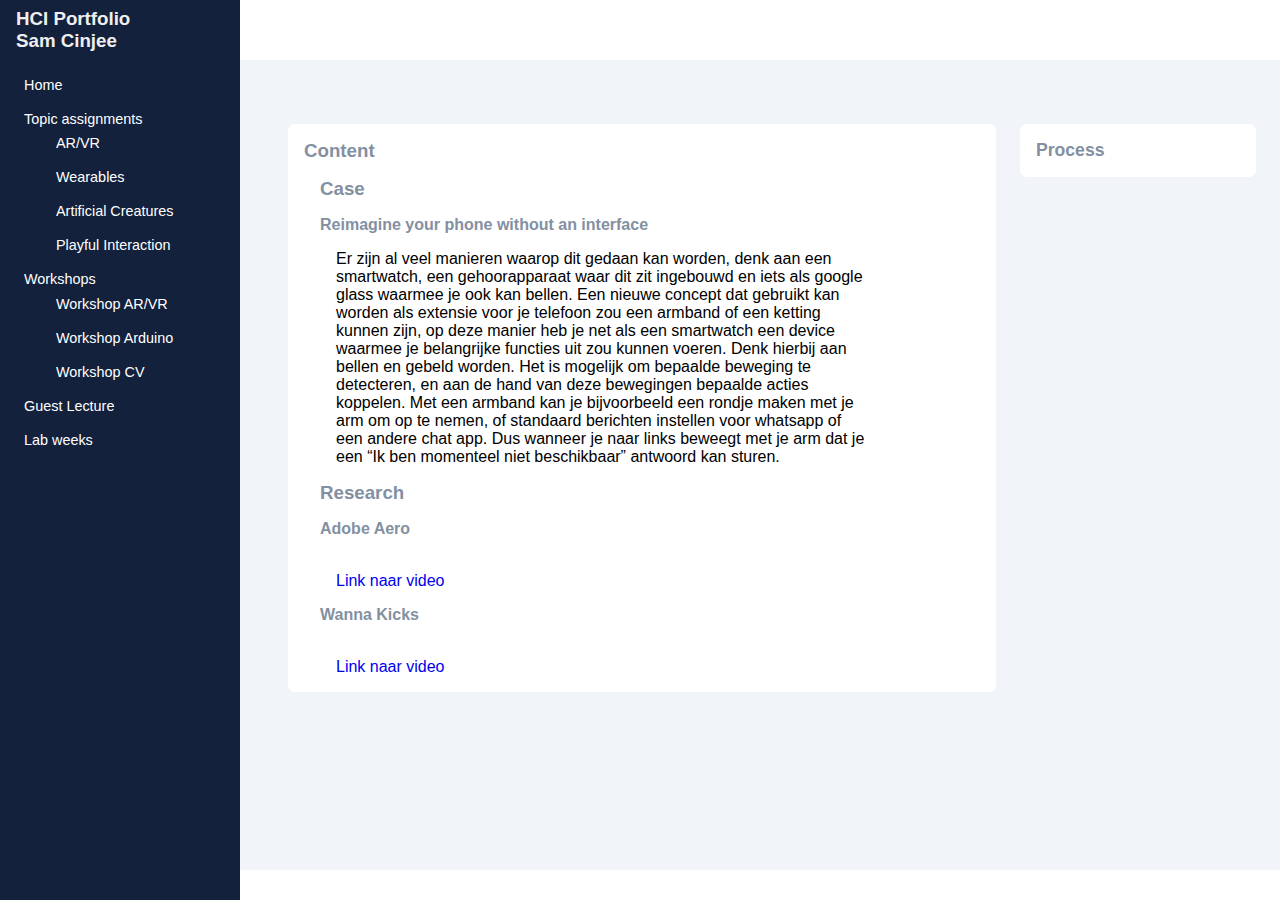
==== guestLecture.html @ e500c3df "Added pages + content" ====
<!DOCTYPE html>
<html lang="en">
<head>
    <meta charset="UTF-8">
    <meta http-equiv="X-UA-Compatible" content="IE=edge">
    <meta name="viewport" content="width=device-width, initial-scale=1.0, maximum-scale=1">
    <title>Portfolio HCI</title>
    <link rel="stylesheet" href="css/topicAssignment.css">
    <link rel="stylesheet" href="https://use.fontawesome.com/releases/v5.15.3/css/all.css" integrity="sha384-SZXxX4whJ79/gErwcOYf+zWLeJdY/qpuqC4cAa9rOGUstPomtqpuNWT9wdPEn2fk" crossorigin="anonymous">
</head>
<body>
    <input type="checkbox" id="sidebar-toggle">
    <div class="sidebar">
        <div class="sidebar-header">
            <h3>
                <span>HCI Portfolio</span>
                <br>
                <span> Sam Cinjee</span>
            </h3>
            <!-- <label for="sidebar-toggle" class="fas fa-bars"></label> -->
        </div>
        <div class="sidebar-menu">
            <ul>
                <li>
                    <a href="index.html">
                        <span class="fas fa-home"></span>
                        <span>Home</span>
                    </a>
                </li>
                <li>
                    <a href="">
                        <span class="fas fa-chalkboard-teacher"></span>
                        <span>Topic assignments</span>
                    </a>
                    <ul>
                        <li>
                            <a href="topicAssignmentAR.html">
                                <span class="fas fa-vr-cardboard"></span>
                                <span> AR/VR</span>
                            </a>
                        </li>
                        <li>
                            <a href="topicAssignmentWearable.html">
                                <span class="fas fa-microchip"></span>
                                <span> Wearables</span>
                            </a>
                        </li>
                        <li>
                            <a href="topicAssignmentArtifical.html">
                                <span class="fas fa-microchip"></span>
                                <span> Artificial Creatures</span>
                            </a>
                        </li>
                        <li>
                            <a href="topicAssignmentPlayful.html">
                                <span class="fas fa-camera"></span>
                                <span> Playful Interaction</span>
                            </a>
                        </li>
                    </ul>
                </li>
                <li>
                    <a href="">
                        <span class="fas fa-folder"></span>
                        <span>Workshops</span>
                    </a>
                    <ul>
                        <li>
                            <a href="workshopAR.html">
                                <span class="fas fa-vr-cardboard"></span>
                                <span> Workshop AR/VR</span>
                            </a>
                        </li>
                        <li>
                            <a href="workshopArduino.html">
                                <span class="fas fa-microchip"></span>
                                <span> Workshop Arduino</span>
                            </a>
                        </li>
                        <li>
                            <a href="workshopCV.html">
                                <span class="fas fa-camera"></span>
                                <span>Workshop CV</span>
                            </a>
                        </li>
                    </ul>
                </li>
                <li>
                    <a href="guestLecture.html">
                        <span class="fas fa-chalkboard-teacher active"></span>
                        <span> Guest Lecture</span>
                    </a>
                </li>
                
                <li>
                    <a href="labWeeks.html">
                        <span class="far fa-clipboard"></span>
                        <span>Lab weeks</span>
                    </a>
                </li>
            </ul>
        </div>
    </div>
    <div class="main-content">
        <main>
            <section class="recent">
                <div class="activity-grid">
                    <div class="activity-card">
                        <h3>Content</h3>
                        <section>
                           
                            <h3>Case</h3>
                            <div id="unoCase">
                                <h4>Reimagine your phone without an interface</h4>
                                <p>
                                    Er zijn al veel manieren waarop dit gedaan kan worden, denk aan een smartwatch, een gehoorapparaat waar dit zit ingebouwd en iets als google glass waarmee je ook kan bellen. Een nieuwe concept dat gebruikt kan worden als extensie voor je telefoon zou een armband of een ketting kunnen zijn, op deze manier heb je net als een smartwatch een device waarmee je belangrijke functies uit zou kunnen voeren. Denk hierbij aan bellen en gebeld worden. Het is mogelijk om bepaalde beweging te detecteren, en aan de hand van deze bewegingen bepaalde acties koppelen. Met een armband kan je bijvoorbeeld een rondje maken met je arm om op te nemen, of standaard berichten instellen voor whatsapp of een andere chat app. Dus wanneer je naar links beweegt met je arm dat je een “Ik ben momenteel niet beschikbaar” antwoord kan sturen.
                                </p>
                                </div>
                        </section>
                        <section>
                            <h3>Research</h3>
                            <div id="arAdobe">
                                <h4>Adobe Aero</h4>
                                <p>
                                    
                                    <br><a href="https://www.youtube.com/watch?v=1F83n8W2JUg">Link naar video</a>
                                </p>

                            </div>
                            <div id="arKicks">
                                <h4>Wanna Kicks</h4>
                                <p>
                                   
                                    <br><a href="https://www.youtube.com/watch?v=UmJriqzDUTo">Link naar video</a>
                                </p>

                            </div>

                        </section>
                    </div>
                    <div class="summary">
                        <div class="summary-card">
                            <div class="summary-single">
                                <h3>Process</h3>
                                <img src="">
                            </div>
                        </div>
                    </div>
                </div>
            </section>
        </main>
    </div>
</body>
</html>
---- css/topicAssignment.css ----
:root{
    --main-color: #14213d;
    --color-dark: #fb8500;
    --text-grey: #8390a2;
}

*{
    font-family: 'Poppins', sans-serif;
    margin: 0;
    padding: 0;
    text-decoration: none;
    list-style-type: none;
    box-sizing: border-box;
}

#sidebar-toggle{
    display:none;
}

.sidebar{
    height: 100%;
    width: 240px;
    position: fixed;
    left: 0;
    top: 0;
    z-index: 100;
    background: var(--main-color);
    color:  #efefef;
    overflow-y: auto;
    transition: width 500ms;
}

.sidebar-header{
    display:    flex;
    justify-content: space-between;
    align-items: Center;
    height: 60px;
    padding: 0rem 1rem;
}

.sidebar-menu{
    padding: 1rem;
}

.sidebar-menu li ul li{
    margin-left: 2rem;
    margin-top: 0.4rem;
}

.sidebar li{
    margin-bottom: 1rem;
}

.sidebar a{
    color:  #fff;
    font-size: .9rem;
}

.sidebar a span:last-child{
    padding-left: .5rem;
}



.main-content{
    position: relative;
    margin-left: 240px;
    transition: margin-left 500ms;
}



main{
    margin-top: 60px;
    background: #f1f5f9;
    min-height: 90vh;
    padding: 1rem 3rem;
}

.dash-title{
    color: var(--color-dark);
    margin-bottom: 1rem;
}

.dash-cards{
    display:grid;
    grid-template-columns: repeat(3, 1fr);
    grid-column-gap: 3rem;
}

.card-single{
    background: #fff;
    border-radius: 7px;
    box-shadow: 2px 2px 2px rgba(0,0,0,0.2);
}

.card-body{
    padding: 1.3rem 1rem;
    display:flex;
    align-items: center;
}

.card-body span{
    font-size: 1.5rem;
    color: #777;
    padding-right: 1.4rem;
}

.card-body h5{
    color: var(--text-grey);
    font-size: 1rem;
}

.card-body h4{
    color: var(--color-dark);
    font-size: 1.1rem;
    margin-top: .2rem;
}

.card-footer{
    padding: 0.2rem 1rem;
    background: #f9fafc;
}

.card-footer a{
    color: var(--main-color);
}

.recent{
    margin-top: 3rem;
    margin-bottom: 3rem;
}

.activity-grid{
    display:grid;
    grid-template-columns: 75% 25%;
    grid-column-gap: 1.5rem;
}

.activity-card,
.summary-card,
.bday-card{
    background: #fff;
    border-radius: 7px;
}

.activity-card h3, .activity-card h4{
    color: var(--text-grey);
    margin: 1rem;
}

.activity-card table{
    width: 100%;
    border-collapse: collapse;
}

.activity-card section{
    width:80%;
    margin:1rem;
}

.activity-card section p{
    margin-left:2rem;
}



.summary-card, .bday-card{
    margin-bottom: 1.5rem;
    padding-top: .5rem;
    padding-bottom: .5rem;
}

.summary-single{
    padding: .5rem 1rem;
    display: flex;
    align-items: center;
}

.summary-single span{
    font-size: 1.5rem;
    color: #777;
    padding-right: 1rem;
}

.summary-single h3{
    color: var(--text-grey);
    font-size: 1.1rem;
    margin-bottom: 0rem !important;
}

.active{
    color:palevioletred;
    text-decoration: underline;
}

@media only screen and (max-width: 1200px) {
    .sidebar{
        width: 60px;
        z-index: 150;
    }

    .sidebar .sidebar-header h3 span,
    .sidebar li span:last-child{
        display: none;

    }

    .sidebar .sidebar-header,
    .sidebar li {
        display:flex;
        justify-content: center;
    }

    .main-content{
        margin-left: 60px;
    }

    .main-content header{
        left: 60px;
        width: calc(100%-60px);
    }

    #sidebar-toggle:checked ~ .sidebar{
        width: 240px;
    }

    #sidebar-toggle:checked ~.sidebar .sidebar-header h3 span,
    #sidebar-toggle:checked ~ .sidebar li span:last-child{
        display: inline;

    }

    #sidebar-toggle:checked ~.sidebar .sidebar-header{
        display:flex;
        justify-content: space-between;
    }

    #sidebar-toggle:checked ~ .sidebar li {
        display:block;

    }

    #sidebar-toggle:checked ~ .main-content{
        margin-left: 60px;
    }

    #sidebar-toggle:checked ~ .main-content header{
        left: 60px;
    }
}

@media only screen and (max-width: 860px){
    .dash-cards{
        grid-template-columns: repeat(2, 1fr);
    }

    .card-single{
        margin-bottom: 1rem;
    }

    .activity-grid{
        display: block;
    }

    .summary{
        margin-top: 1.5rem;
    }
}
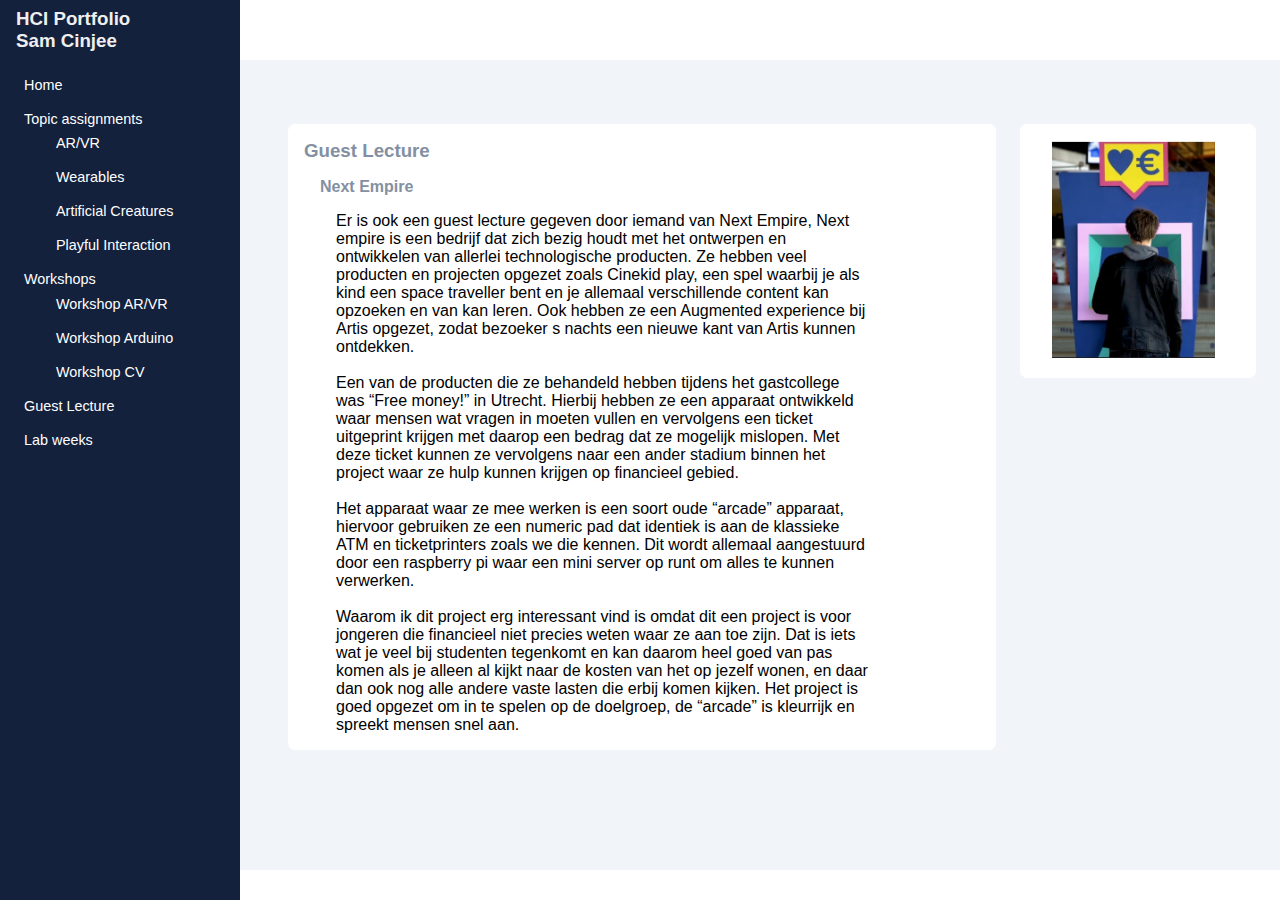
==== commit 716b1302: "Update content" ====
--- a/guestLecture.html
+++ b/guestLecture.html
@@ -106,43 +106,36 @@
             <section class="recent">
                 <div class="activity-grid">
                     <div class="activity-card">
-                        <h3>Content</h3>
+                        <h3>Guest Lecture</h3>
                         <section>
-                           
-                            <h3>Case</h3>
-                            <div id="unoCase">
-                                <h4>Reimagine your phone without an interface</h4>
+                            <div id="guestLecture">
+                                <h4>Next Empire</h4>
                                 <p>
-                                    Er zijn al veel manieren waarop dit gedaan kan worden, denk aan een smartwatch, een gehoorapparaat waar dit zit ingebouwd en iets als google glass waarmee je ook kan bellen. Een nieuwe concept dat gebruikt kan worden als extensie voor je telefoon zou een armband of een ketting kunnen zijn, op deze manier heb je net als een smartwatch een device waarmee je belangrijke functies uit zou kunnen voeren. Denk hierbij aan bellen en gebeld worden. Het is mogelijk om bepaalde beweging te detecteren, en aan de hand van deze bewegingen bepaalde acties koppelen. Met een armband kan je bijvoorbeeld een rondje maken met je arm om op te nemen, of standaard berichten instellen voor whatsapp of een andere chat app. Dus wanneer je naar links beweegt met je arm dat je een “Ik ben momenteel niet beschikbaar” antwoord kan sturen.
+                                    Er is ook een guest lecture gegeven door iemand van Next Empire, Next empire is een bedrijf dat zich bezig houdt met het ontwerpen en ontwikkelen van allerlei technologische producten. Ze hebben veel producten en projecten opgezet zoals Cinekid play, een spel waarbij je als kind een space traveller bent en je allemaal verschillende content kan opzoeken en van kan leren.  Ook hebben ze een Augmented experience bij Artis opgezet, zodat bezoeker s nachts een nieuwe kant van Artis kunnen ontdekken. 
+                                </p>
+                                <br>
+                                <p>
+                                    Een van de producten die ze behandeld hebben tijdens het gastcollege was “Free money!” in Utrecht. Hierbij hebben ze een apparaat ontwikkeld waar mensen wat vragen in moeten vullen en vervolgens een ticket uitgeprint krijgen met daarop een bedrag dat ze mogelijk mislopen. Met deze ticket kunnen ze vervolgens naar een ander stadium binnen het project waar ze hulp kunnen krijgen op financieel gebied. 
+                                </p>
+                                <br>
+                                <p>
+                                    Het apparaat waar ze mee werken is een soort oude “arcade” apparaat, hiervoor gebruiken ze een numeric pad dat identiek is aan de klassieke ATM en ticketprinters zoals we die kennen. Dit wordt allemaal aangestuurd door een raspberry pi waar een mini server op runt om alles te kunnen verwerken. 
+                                </p>
+                                <br>
+                                <p>
+                                    Waarom ik dit project erg interessant vind is omdat dit een project is voor jongeren die financieel niet precies weten waar ze aan toe zijn. Dat is iets wat je veel bij studenten tegenkomt en kan daarom heel goed van pas komen als je alleen al kijkt naar de kosten van het op jezelf wonen, en daar dan ook nog alle andere vaste lasten die erbij komen kijken. Het project is goed opgezet om in te spelen op de doelgroep, de “arcade” is kleurrijk en spreekt mensen snel aan.
                                 </p>
                                 </div>
-                        </section>
-                        <section>
-                            <h3>Research</h3>
-                            <div id="arAdobe">
-                                <h4>Adobe Aero</h4>
-                                <p>
-                                    
-                                    <br><a href="https://www.youtube.com/watch?v=1F83n8W2JUg">Link naar video</a>
-                                </p>
-
-                            </div>
-                            <div id="arKicks">
-                                <h4>Wanna Kicks</h4>
-                                <p>
-                                   
-                                    <br><a href="https://www.youtube.com/watch?v=UmJriqzDUTo">Link naar video</a>
-                                </p>
-
-                            </div>
 
                         </section>
                     </div>
                     <div class="summary">
                         <div class="summary-card">
                             <div class="summary-single">
-                                <h3>Process</h3>
-                                <img src="">
+                                <div>
+                                    <img src="img/guestLecture.jpg" alt=Guestlecture>
+                                </div>
+                                
                             </div>
                         </div>
                     </div>
--- a/css/topicAssignment.css
+++ b/css/topicAssignment.css
@@ -183,6 +183,15 @@
     padding-right: 1rem;
 }
 
+.summary-card img{
+    width:80%;
+    margin-left:1rem;
+}
+
+.summary-card figcaption{
+    margin-left: 1rem;
+}
+
 .summary-single h3{
     color: var(--text-grey);
     font-size: 1.1rem;
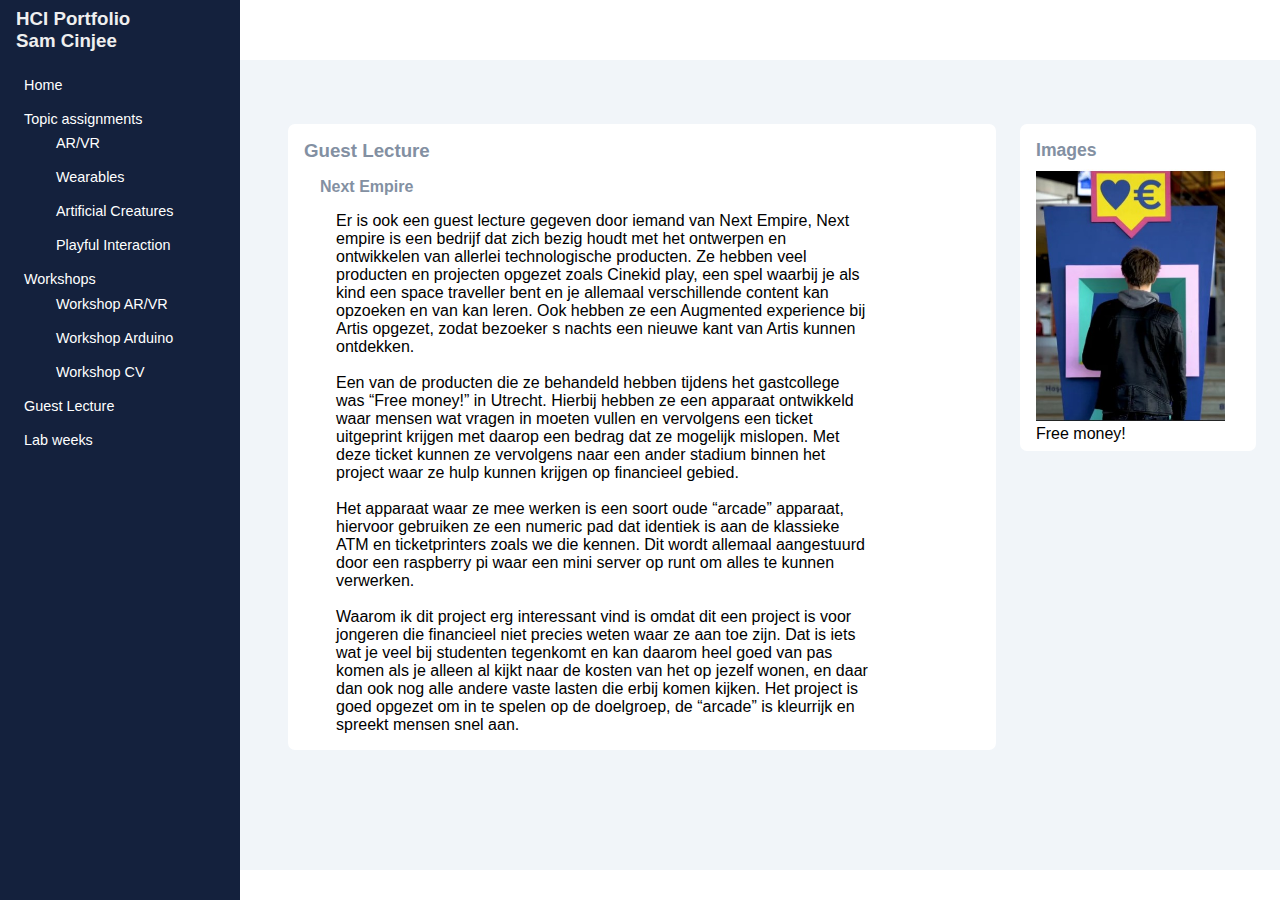
==== commit 5fe816c6: "Update content" ====
--- a/guestLecture.html
+++ b/guestLecture.html
@@ -132,11 +132,12 @@
                     <div class="summary">
                         <div class="summary-card">
                             <div class="summary-single">
-                                <div>
-                                    <img src="img/guestLecture.jpg" alt=Guestlecture>
-                                </div>
+                                <h3>Images</h3>
+
                                 
                             </div>
+                            <img src="img/guestLecture.jpg" alt=Guestlecture>
+                            <figcaption>Free money!</figcaption>
                         </div>
                     </div>
                 </div>
--- a/css/topicAssignment.css
+++ b/css/topicAssignment.css
@@ -258,7 +258,7 @@
         left: 60px;
     }
 }
-
+/*test*/
 @media only screen and (max-width: 860px){
     .dash-cards{
         grid-template-columns: repeat(2, 1fr);
